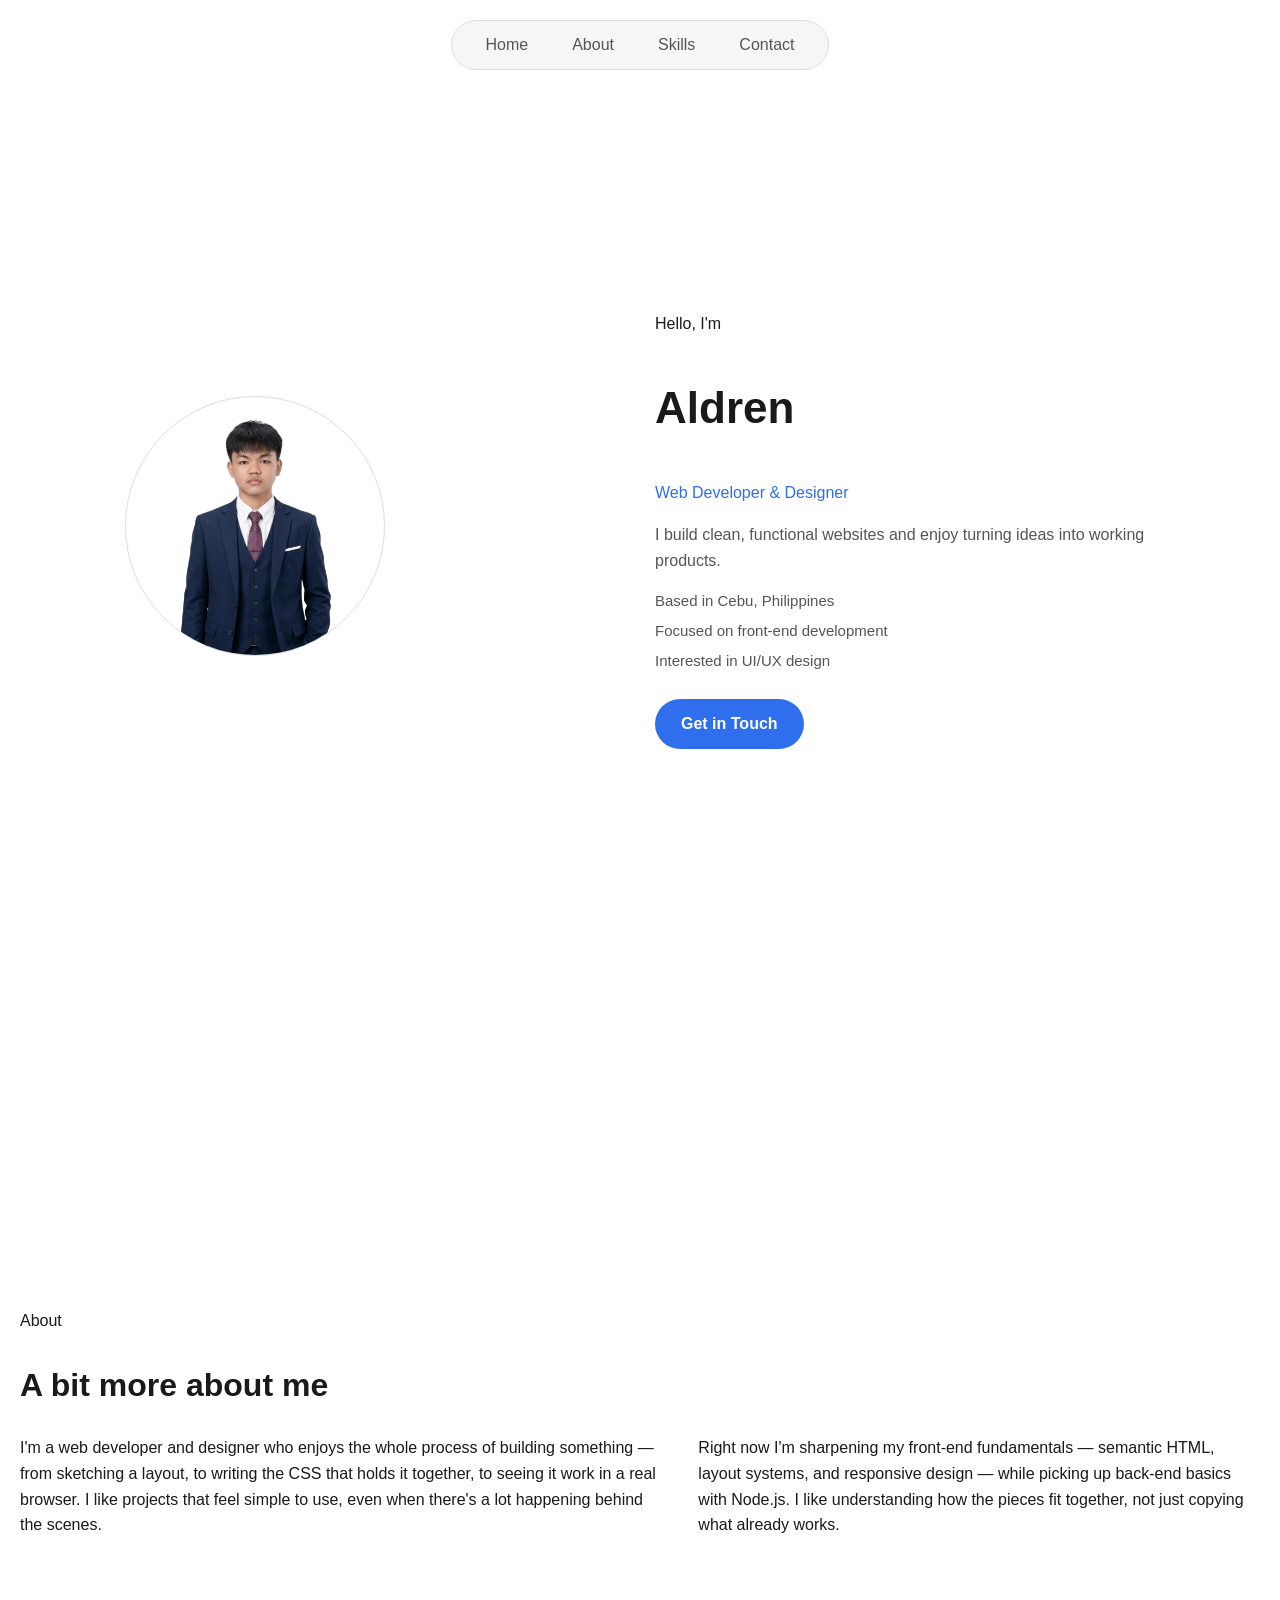
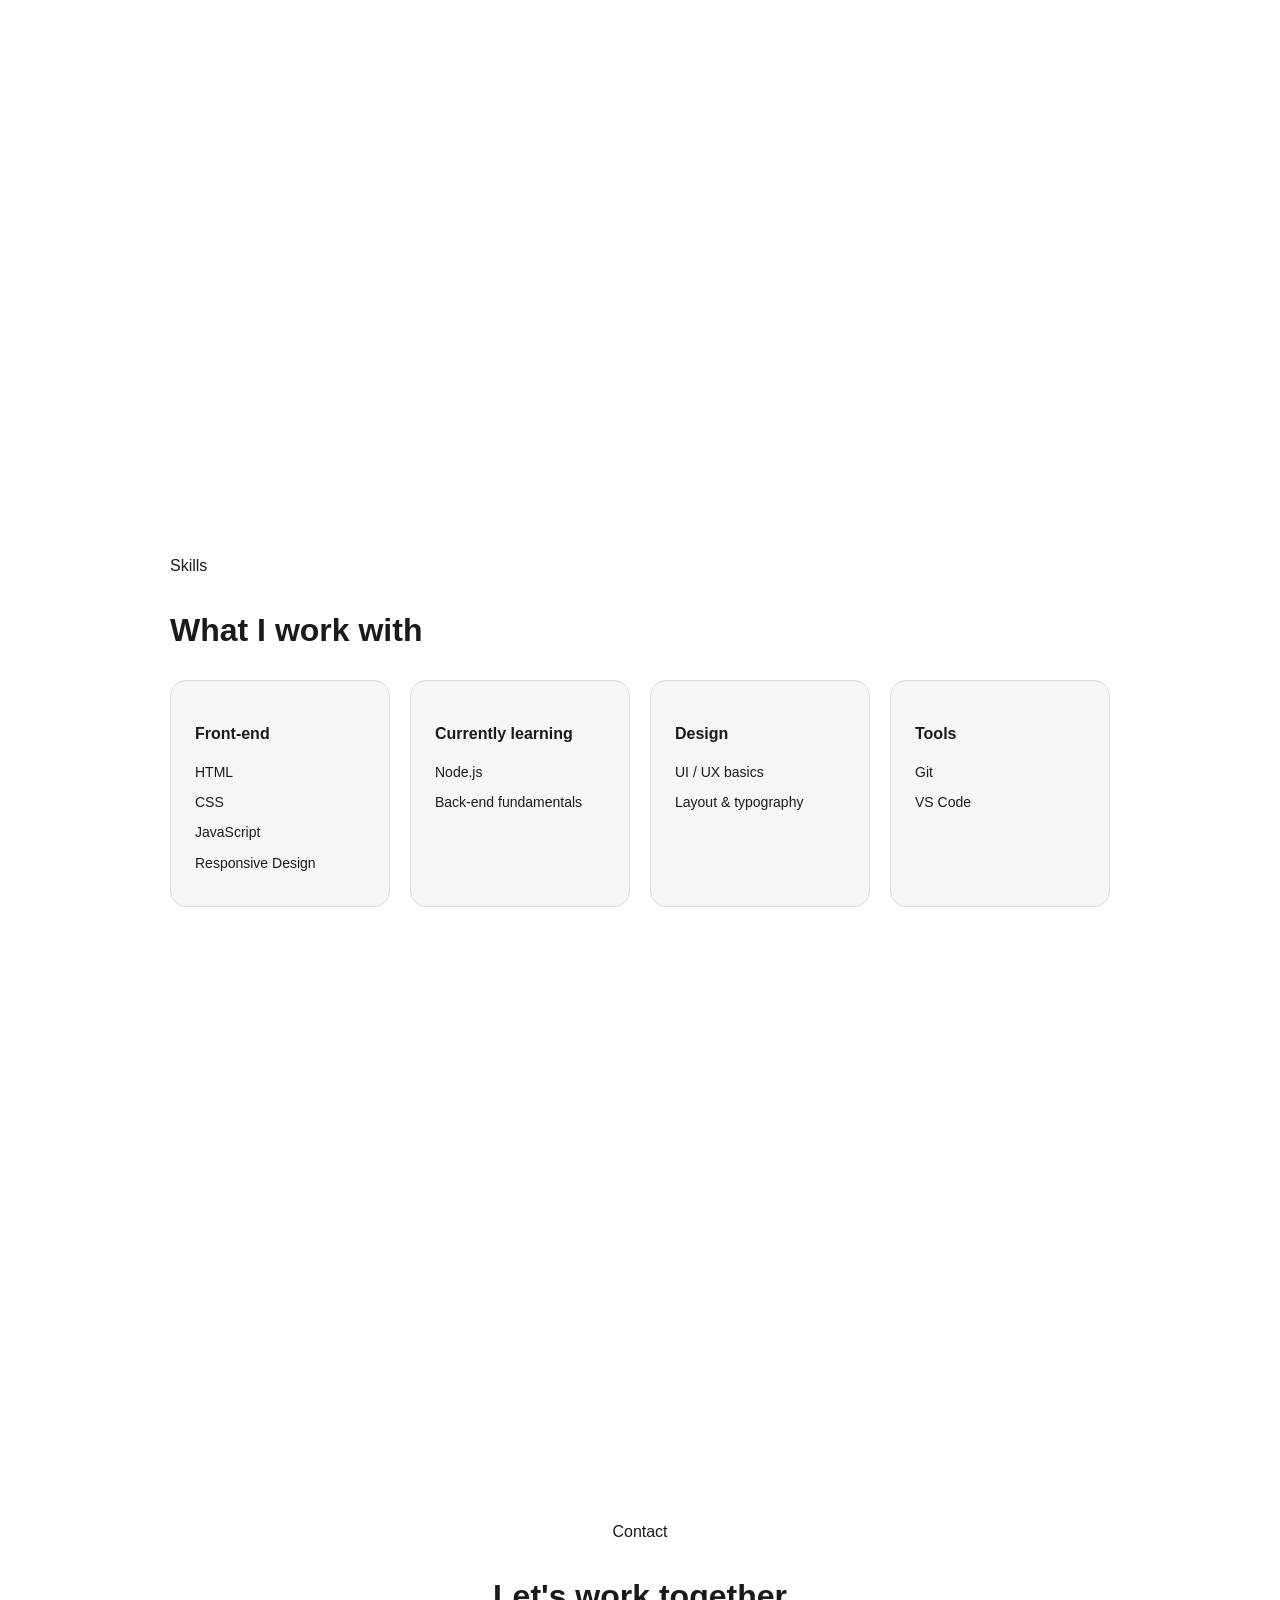
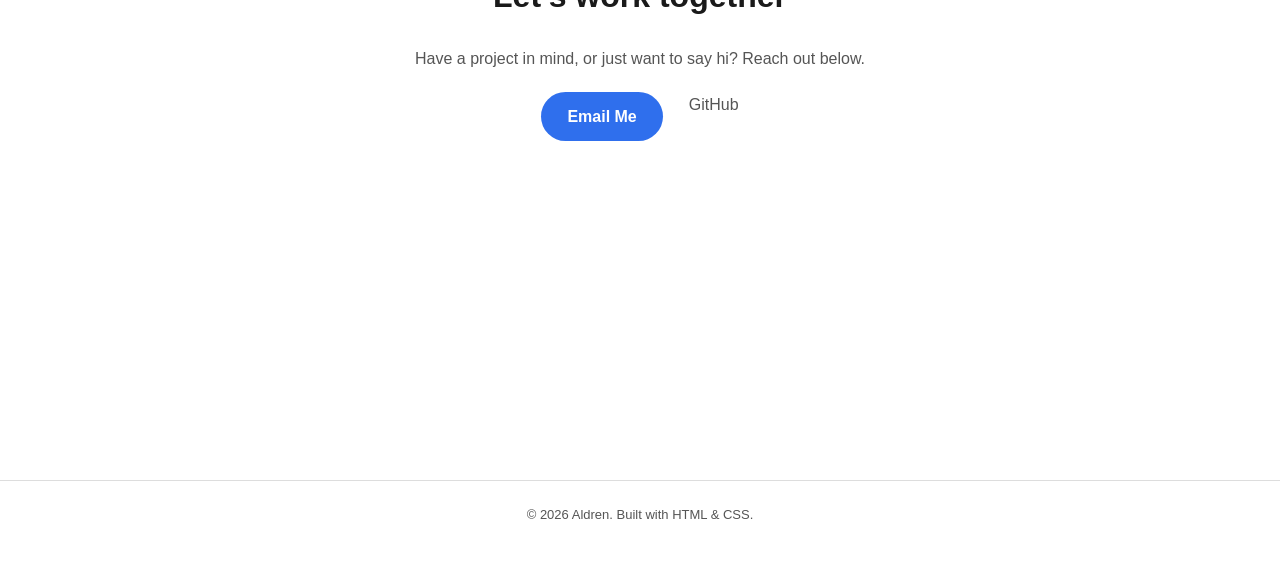
==== index.html @ 66ba9d73 "push" ====
<!DOCTYPE html>
<html lang="en">
<head>
    <meta charset="UTF-8">
    <meta name="viewport" content="width=device-width, initial-scale=1.0">
    <title>Aldren — Web Developer &amp; Designer</title>
    <link rel="stylesheet" href="style.css">
</head>
<body>

    <nav class="navigation">
        <ul class="list">
            <li><a href="#Home" class="nav-link">Home</a></li>
            <li><a href="#About" class="nav-link">About</a></li>
            <li><a href="#Skills" class="nav-link">Skills</a></li>
            <li><a href="#Contact" class="nav-link">Contact</a></li>
        </ul>
    </nav>

    <section id="Home">
        <div class="profile">
            <img src="profile/profile.png" alt="Profile picture of Aldren">
        </div>
        <div class="info">
            <span class="eyebrow">Hello, I'm</span>
            <h1>Aldren</h1>
            <p class="role">Web Developer &amp; Designer</p>
            <p>I build clean, functional websites and enjoy turning ideas into working products.</p>

            <ul class="about-list">
                <li>Based in Cebu, Philippines</li>
                <li>Focused on front-end development</li>
                <li>Interested in UI/UX design</li>
            </ul>

            <a href="#Contact" class="btn">Get in Touch</a>
        </div>
    </section>

    <section id="About">
        <div class="section-inner">
            <span class="eyebrow">About</span>
            <h2>A bit more about me</h2>
            <div class="about-grid">
                <p>
                    I'm a web developer and designer who enjoys the whole process of building
                    something — from sketching a layout, to writing the CSS that holds it
                    together, to seeing it work in a real browser. I like projects that feel
                    simple to use, even when there's a lot happening behind the scenes.
                </p>
                <p>
                    Right now I'm sharpening my front-end fundamentals — semantic HTML, layout
                    systems, and responsive design — while picking up back-end basics with
                    Node.js. I like understanding how the pieces fit together, not just
                    copying what already works.
                </p>
            </div>
        </div>
    </section>

    <section id="Skills">
        <div class="section-inner">
            <span class="eyebrow">Skills</span>
            <h2>What I work with</h2>
            <div class="skills-grid">
                <div class="skill-card">
                    <h3>Front-end</h3>
                    <ul class="tag-list">
                        <li>HTML</li>
                        <li>CSS</li>
                        <li>JavaScript</li>
                        <li>Responsive Design</li>
                    </ul>
                </div>
                <div class="skill-card">
                    <h3>Currently learning</h3>
                    <ul class="tag-list">
                        <li>Node.js</li>
                        <li>Back-end fundamentals</li>
                    </ul>
                </div>
                <div class="skill-card">
                    <h3>Design</h3>
                    <ul class="tag-list">
                        <li>UI / UX basics</li>
                        <li>Layout &amp; typography</li>
                    </ul>
                </div>
                <div class="skill-card">
                    <h3>Tools</h3>
                    <ul class="tag-list">
                        <li>Git</li>
                        <li>VS Code</li>
                
                    </ul>
                </div>
            </div>
        </div>
    </section>

    <section id="Contact">
        <div class="section-inner contact-inner">
            <span class="eyebrow">Contact</span>
            <h2>Let's work together</h2>
            <p>Have a project in mind, or just want to say hi? Reach out below.</p>
            <div class="contact-links">
                <a href="mailto:aldrenbarayuga123@gmail.com" class="btn">Email Me</a>
                <a href="https://github.com/anoygwapo" class="link-inline" target="_blank" rel="noopener">GitHub</a>
               
            </div>
        </div>
    </section>

    <footer class="site-footer">
        <p>&copy; 2026 Aldren. Built with HTML &amp; CSS.</p>
    </footer>

</body>
</html>
---- style.css ----
* {
    box-sizing: border-box;
}

html {
    scroll-behavior: smooth;
}

body {
    margin: 0;
    background-color: #ffffff;
    color: #1a1a1a;
    font-family: Arial, Helvetica, sans-serif;
    line-height: 1.6;
}
.navigation {
    display: flex;
    align-items: center;
    justify-content: center;
    background-color: #f6f6f6;
    height: 50px;
    position: sticky;
    top: 0;
    border: 1px solid #dddddd;
    border-radius: 50px;
    margin: 20px auto 10px;
    padding: 0 30px;
    width: fit-content;
}

p {
    margin: 0 0 14px;
    color: #555555;
}

a {
    color: inherit;
}
.list {
    display: flex;
    gap: 36px;
    list-style: none;
    margin: 0;
    padding: 0;
}

.list a {
    text-decoration: none;
    color: #555555;
    padding: 8px 4px;
}

.list a:hover {
    color: #1a1a1a;
}
section {
    min-height: 100vh;
    padding: 60px 20px;
    scroll-margin-top: 80px;
    display: flex;
    align-items: center;
    justify-content: center;
}

section h2 {
    font-size: 32px;
    margin-bottom: 24px;
}
#Home {
    display: flex;
    gap: 70px;
    max-width: 1100px;
    margin: 0 auto;
    flex-wrap: wrap;
}

.profile img {
    width: 260px;
    height: 260px;
    object-fit: cover;
    border-radius: 50%;
    border: 1px solid #dddddd;
}

.info {
    max-width: 500px;
    margin-left: 200px;
}

.info h1 {
    font-size: 44px;
}

.role {
    color: #2f6fed;
    font-size: 16px;
    margin: 8px 0 16px;
}

.about-list {
    list-style: none;
    padding: 0;
    margin: 16px 0 26px;
}

.about-list li {
    font-size: 15px;
    color: #555555;
    margin-bottom: 6px;
}

.btn {
    display: inline-block;
    background-color: #2f6fed;
    color: #ffffff;
    font-weight: bold;
    text-decoration: none;
    padding: 12px 26px;
    border-radius: 50px;
}
.btn:hover {
    opacity: 0.5;
}
.btn:active {
    transform: scale(0.98);
}
.about-grid {
    display: flex;
    gap: 40px;
}

.about-grid p {
    color: #1a1a1a;
    font-size: 16px;
}
.skills-grid {
    display: flex;
    flex-wrap: wrap;
    gap: 20px;
}

.skill-card {
    background-color: #f6f6f6;
    border: 1px solid #dddddd;
    border-radius: 16px;
    padding: 24px;
    width: 220px;
}

.skill-card h3 {
    font-size: 16px;
    margin-bottom: 14px;
}

.tag-list {
    list-style: none;
    margin: 0;
    padding: 0;
}

.tag-list li {
    font-size: 14px;
    color: #1a1a1a;
    margin-bottom: 8px;
}

.contact-inner {
    text-align: center;
}

.contact-links {
    display: flex;
    justify-content: center;
    gap: 26px;
    margin-top: 20px;
    flex-wrap: wrap;
}

.link-inline {
    text-decoration: none;
    color: #555555;
}

.link-inline:hover {
    color: #2f6fed;
}

/* Footer */
.site-footer {
    text-align: center;
    padding: 24px;
    font-size: 13px;
    color: #555555;
    border-top: 1px solid #dddddd;
}

@media (max-width: 768px) {
    .navigation {
        width: 90%;
    }

    #Home {
        flex-direction: column;
        text-align: center;
        align-items: center;
    }

    .about-grid {
        flex-direction: column;
    }

    .profile img {
        width: 180px;
        height: 180px;
    }

    .info h1 {
        font-size: 32px;
    }
}

@media (max-width: 480px) {
    .list {
        gap: 16px;
        font-size: 14px;
    }

    .skill-card {
        width: 100%;
    }
}
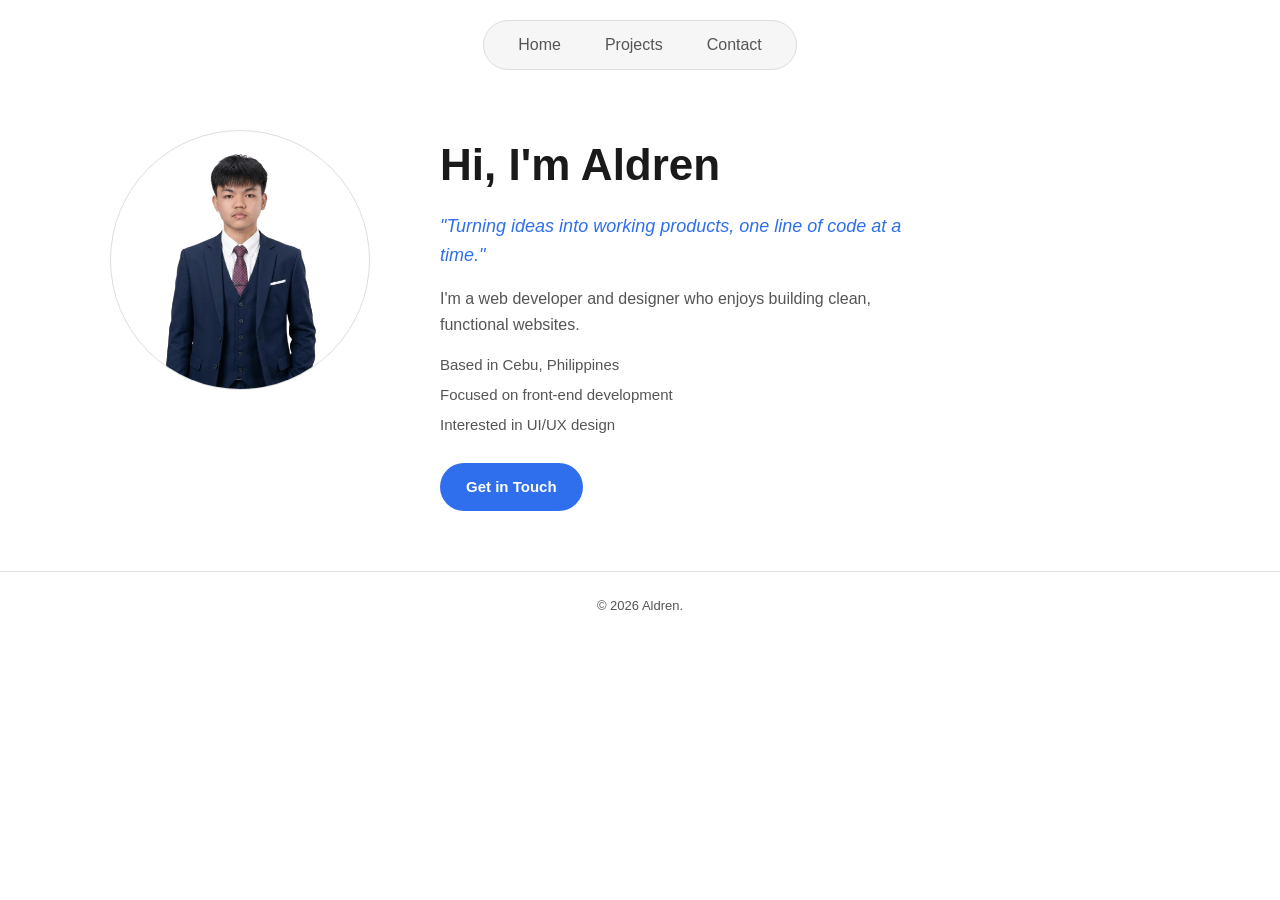
==== commit a9692dfd: "updated" ====
--- a/index.html
+++ b/index.html
@@ -3,29 +3,27 @@
 <head>
     <meta charset="UTF-8">
     <meta name="viewport" content="width=device-width, initial-scale=1.0">
-    <title>Aldren — Web Developer &amp; Designer</title>
+    <title>Aldren — Home</title>
     <link rel="stylesheet" href="style.css">
 </head>
 <body>
 
-    <nav class="navigation">
+    <div class="navigation">
         <ul class="list">
-            <li><a href="#Home" class="nav-link">Home</a></li>
-            <li><a href="#About" class="nav-link">About</a></li>
-            <li><a href="#Skills" class="nav-link">Skills</a></li>
-            <li><a href="#Contact" class="nav-link">Contact</a></li>
+            <li><a href="index.html">Home</a></li>
+            <li><a href="projects.html">Projects</a></li>
+            <li><a href="contact.html">Contact</a></li>
         </ul>
-    </nav>
+    </div>
 
     <section id="Home">
         <div class="profile">
-            <img src="profile/profile.png" alt="Profile picture of Aldren">
+            <img src="images/profile.png" alt="Profile picture of Aldren">
         </div>
         <div class="info">
-            <span class="eyebrow">Hello, I'm</span>
-            <h1>Aldren</h1>
-            <p class="role">Web Developer &amp; Designer</p>
-            <p>I build clean, functional websites and enjoy turning ideas into working products.</p>
+            <h1>Hi, I'm Aldren</h1>
+            <p class="motto">"Turning ideas into working products, one line of code at a time."</p>
+            <p>I'm a web developer and designer who enjoys building clean, functional websites.</p>
 
             <ul class="about-list">
                 <li>Based in Cebu, Philippines</li>
@@ -33,86 +31,12 @@
                 <li>Interested in UI/UX design</li>
             </ul>
 
-            <a href="#Contact" class="btn">Get in Touch</a>
-        </div>
-    </section>
-
-    <section id="About">
-        <div class="section-inner">
-            <span class="eyebrow">About</span>
-            <h2>A bit more about me</h2>
-            <div class="about-grid">
-                <p>
-                    I'm a web developer and designer who enjoys the whole process of building
-                    something — from sketching a layout, to writing the CSS that holds it
-                    together, to seeing it work in a real browser. I like projects that feel
-                    simple to use, even when there's a lot happening behind the scenes.
-                </p>
-                <p>
-                    Right now I'm sharpening my front-end fundamentals — semantic HTML, layout
-                    systems, and responsive design — while picking up back-end basics with
-                    Node.js. I like understanding how the pieces fit together, not just
-                    copying what already works.
-                </p>
-            </div>
-        </div>
-    </section>
-
-    <section id="Skills">
-        <div class="section-inner">
-            <span class="eyebrow">Skills</span>
-            <h2>What I work with</h2>
-            <div class="skills-grid">
-                <div class="skill-card">
-                    <h3>Front-end</h3>
-                    <ul class="tag-list">
-                        <li>HTML</li>
-                        <li>CSS</li>
-                        <li>JavaScript</li>
-                        <li>Responsive Design</li>
-                    </ul>
-                </div>
-                <div class="skill-card">
-                    <h3>Currently learning</h3>
-                    <ul class="tag-list">
-                        <li>Node.js</li>
-                        <li>Back-end fundamentals</li>
-                    </ul>
-                </div>
-                <div class="skill-card">
-                    <h3>Design</h3>
-                    <ul class="tag-list">
-                        <li>UI / UX basics</li>
-                        <li>Layout &amp; typography</li>
-                    </ul>
-                </div>
-                <div class="skill-card">
-                    <h3>Tools</h3>
-                    <ul class="tag-list">
-                        <li>Git</li>
-                        <li>VS Code</li>
-                
-                    </ul>
-                </div>
-            </div>
-        </div>
-    </section>
-
-    <section id="Contact">
-        <div class="section-inner contact-inner">
-            <span class="eyebrow">Contact</span>
-            <h2>Let's work together</h2>
-            <p>Have a project in mind, or just want to say hi? Reach out below.</p>
-            <div class="contact-links">
-                <a href="mailto:aldrenbarayuga123@gmail.com" class="btn">Email Me</a>
-                <a href="https://github.com/anoygwapo" class="link-inline" target="_blank" rel="noopener">GitHub</a>
-               
-            </div>
+            <a href="contact.html" class="btn">Get in Touch</a>
         </div>
     </section>
 
     <footer class="site-footer">
-        <p>&copy; 2026 Aldren. Built with HTML &amp; CSS.</p>
+        <p>&copy; 2026 Aldren.</p>
     </footer>
 
 </body>
--- a/style.css
+++ b/style.css
@@ -13,6 +13,17 @@
     font-family: Arial, Helvetica, sans-serif;
     line-height: 1.6;
 }
+
+p {
+    margin: 0 0 14px;
+    color: #555555;
+}
+
+a {
+    color: inherit;
+}
+
+/* Navigation */
 .navigation {
     display: flex;
     align-items: center;
@@ -28,14 +39,6 @@
     width: fit-content;
 }
 
-p {
-    margin: 0 0 14px;
-    color: #555555;
-}
-
-a {
-    color: inherit;
-}
 .list {
     display: flex;
     gap: 36px;
@@ -53,25 +56,15 @@
 .list a:hover {
     color: #1a1a1a;
 }
-section {
-    min-height: 100vh;
-    padding: 60px 20px;
-    scroll-margin-top: 80px;
-    display: flex;
-    align-items: center;
-    justify-content: center;
-}
-
-section h2 {
-    font-size: 32px;
-    margin-bottom: 24px;
-}
+
+/* Home (Page 1) */
 #Home {
     display: flex;
     gap: 70px;
     max-width: 1100px;
-    margin: 0 auto;
-    flex-wrap: wrap;
+    margin: 40px auto;
+    flex-wrap: wrap;
+    padding: 20px;
 }
 
 .profile img {
@@ -84,17 +77,18 @@
 
 .info {
     max-width: 500px;
-    margin-left: 200px;
 }
 
 .info h1 {
     font-size: 44px;
-}
-
-.role {
-    color: #2f6fed;
-    font-size: 16px;
-    margin: 8px 0 16px;
+    margin: 0;
+}
+
+.motto {
+    color: #2f6fed;
+    font-size: 18px;
+    font-style: italic;
+    margin: 12px 0 16px;
 }
 
 .about-list {
@@ -117,39 +111,51 @@
     text-decoration: none;
     padding: 12px 26px;
     border-radius: 50px;
-}
-.btn:hover {
-    opacity: 0.5;
-}
-.btn:active {
-    transform: scale(0.98);
-}
-.about-grid {
-    display: flex;
-    gap: 40px;
-}
-
-.about-grid p {
-    color: #1a1a1a;
-    font-size: 16px;
-}
-.skills-grid {
+    border: none;
+    cursor: pointer;
+    font-size: 15px;
+}
+
+/* Page sections (Projects, Skills, Hobbies, Contact) */
+.page-section {
+    max-width: 1100px;
+    margin: 0 auto;
+    padding: 50px 20px;
+}
+
+.page-section h2 {
+    font-size: 30px;
+    margin-bottom: 24px;
+}
+
+/* Card layout */
+.card-grid {
     display: flex;
     flex-wrap: wrap;
     gap: 20px;
-}
-
-.skill-card {
+    margin-bottom: 20px;
+}
+
+.card {
     background-color: #f6f6f6;
     border: 1px solid #dddddd;
     border-radius: 16px;
     padding: 24px;
-    width: 220px;
-}
-
-.skill-card h3 {
-    font-size: 16px;
-    margin-bottom: 14px;
+    width: 300px;
+}
+
+.card img {
+    width: 100%;
+    height: 160px;
+    object-fit: cover;
+    border-radius: 10px;
+    margin-bottom: 16px;
+    background-color: #e5e5e5;
+}
+
+.card h3 {
+    font-size: 18px;
+    margin: 0 0 12px;
 }
 
 .tag-list {
@@ -164,25 +170,85 @@
     margin-bottom: 8px;
 }
 
-.contact-inner {
-    text-align: center;
+.tech-tags {
+    display: flex;
+    flex-wrap: wrap;
+    gap: 8px;
+    margin: 12px 0;
+}
+
+.tech-tags span {
+    background-color: #e9eefc;
+    color: #2f6fed;
+    font-size: 12px;
+    font-weight: bold;
+    padding: 4px 10px;
+    border-radius: 999px;
+}
+
+.project-links {
+    display: flex;
+    gap: 16px;
+    margin-top: 12px;
+}
+
+.project-links a {
+    color: #2f6fed;
+    text-decoration: none;
+    font-size: 14px;
+    font-weight: bold;
+}
+
+.project-links a:hover {
+    text-decoration: underline;
+}
+
+/* Contact page */
+.contact-info p {
+    margin: 0 0 6px;
+    color: #1a1a1a;
 }
 
 .contact-links {
     display: flex;
-    justify-content: center;
-    gap: 26px;
-    margin-top: 20px;
-    flex-wrap: wrap;
-}
-
-.link-inline {
-    text-decoration: none;
-    color: #555555;
-}
-
-.link-inline:hover {
-    color: #2f6fed;
+    gap: 22px;
+    margin: 16px 0 30px;
+    flex-wrap: wrap;
+}
+
+.contact-links a {
+    text-decoration: none;
+    color: #2f6fed;
+}
+
+.contact-links a:hover {
+    text-decoration: underline;
+}
+
+.contact-form {
+    display: flex;
+    flex-direction: column;
+    max-width: 480px;
+}
+
+.contact-form label {
+    font-size: 14px;
+    margin-bottom: 6px;
+    font-weight: bold;
+}
+
+.contact-form input,
+.contact-form textarea {
+    border: 1px solid #dddddd;
+    border-radius: 8px;
+    padding: 10px 12px;
+    margin-bottom: 18px;
+    font-family: inherit;
+    font-size: 15px;
+}
+
+.contact-form button {
+    align-self: flex-start;
 }
 
 /* Footer */
@@ -194,6 +260,7 @@
     border-top: 1px solid #dddddd;
 }
 
+/* Responsive */
 @media (max-width: 768px) {
     .navigation {
         width: 90%;
@@ -205,10 +272,6 @@
         align-items: center;
     }
 
-    .about-grid {
-        flex-direction: column;
-    }
-
     .profile img {
         width: 180px;
         height: 180px;
@@ -216,6 +279,10 @@
 
     .info h1 {
         font-size: 32px;
+    }
+
+    .card {
+        width: 100%;
     }
 }
 
@@ -224,8 +291,4 @@
         gap: 16px;
         font-size: 14px;
     }
-
-    .skill-card {
-        width: 100%;
-    }
 }
